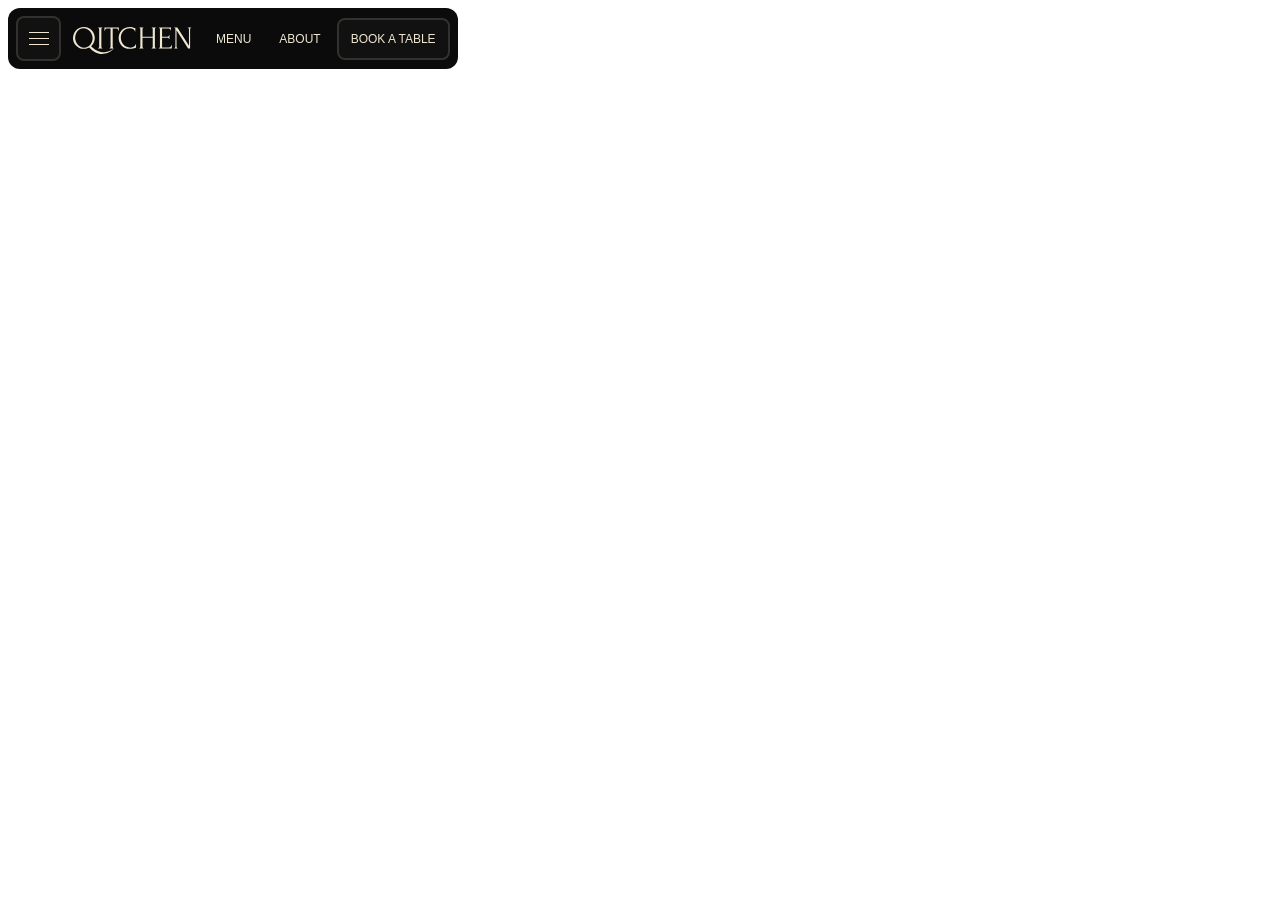
==== index.html @ 9ad205c0 "Implementación de la UI del navbar hecha" ====
<!DOCTYPE html>
<html lang="en">
<head>
    <meta charset="UTF-8">
    <meta name="viewport" content="width=device-width, initial-scale=1.0">
    <title>Restaurante</title>
    <script src="index.js" type="module"></script>
    <link rel="preconnect" href="https://fonts.googleapis.com">
    <link rel="preconnect" href="https://fonts.gstatic.com" crossorigin>
    <link href="https://fonts.googleapis.com/css2?family=Forum&display=swap" rel="stylesheet">
</head>
<body>
    <navbar-menu></navbar-menu>
</body>
</html>
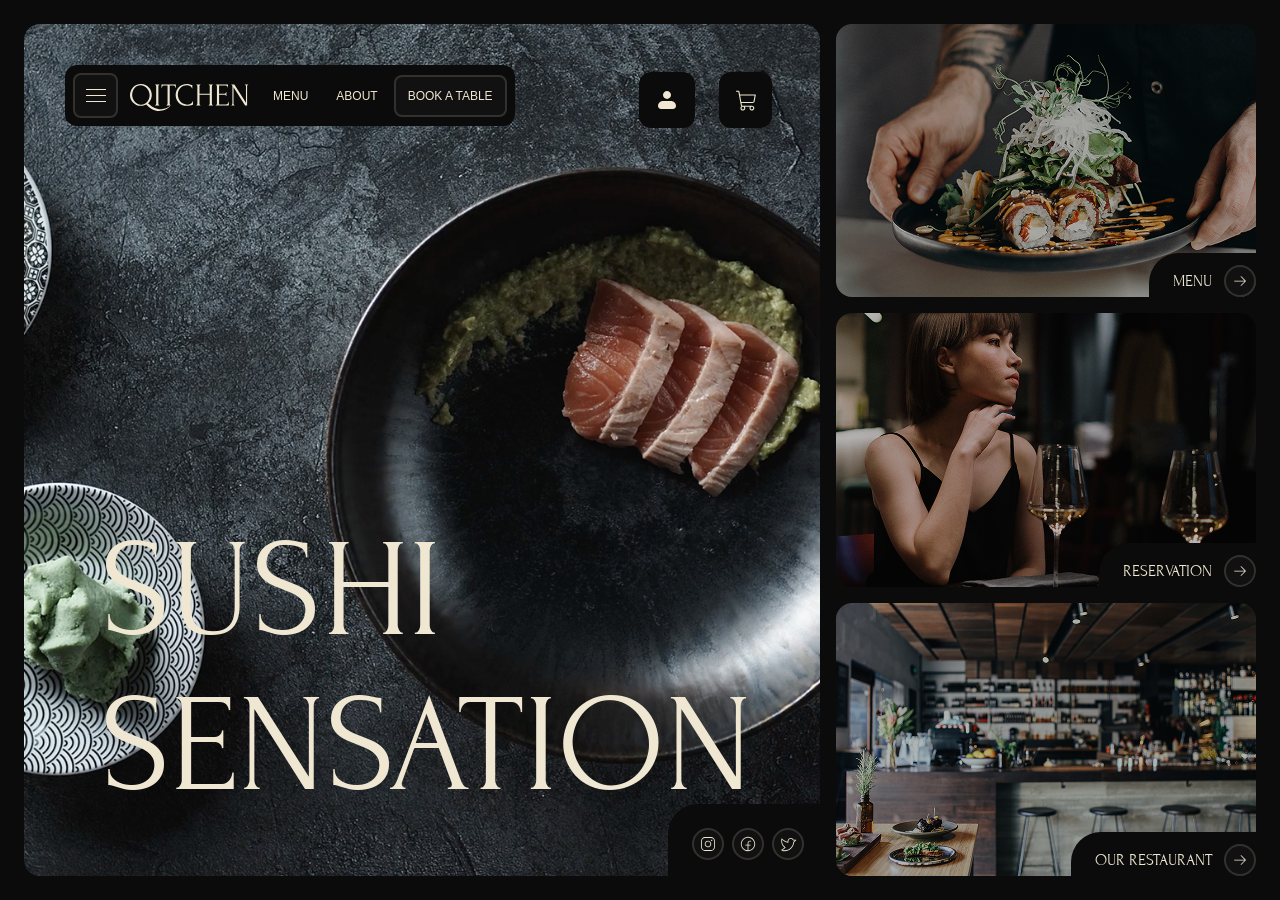
==== commit 55192a31: "UI Frontpage creado" ====
--- a/index.html
+++ b/index.html
@@ -4,12 +4,16 @@
     <meta charset="UTF-8">
     <meta name="viewport" content="width=device-width, initial-scale=1.0">
     <title>Restaurante</title>
-    <script src="index.js" type="module"></script>
+   
+    <link rel="stylesheet" href="/index.css">
+
     <link rel="preconnect" href="https://fonts.googleapis.com">
     <link rel="preconnect" href="https://fonts.gstatic.com" crossorigin>
     <link href="https://fonts.googleapis.com/css2?family=Forum&display=swap" rel="stylesheet">
+    
+    <script src="index.js" type="module" defer></script>
 </head>
 <body>
-    <navbar-menu></navbar-menu>
+    <front-page></front-page>
 </body>
 </html>
--- a/index.css
+++ b/index.css
@@ -0,0 +1 @@
+@import url(/blocks/vendor.css);
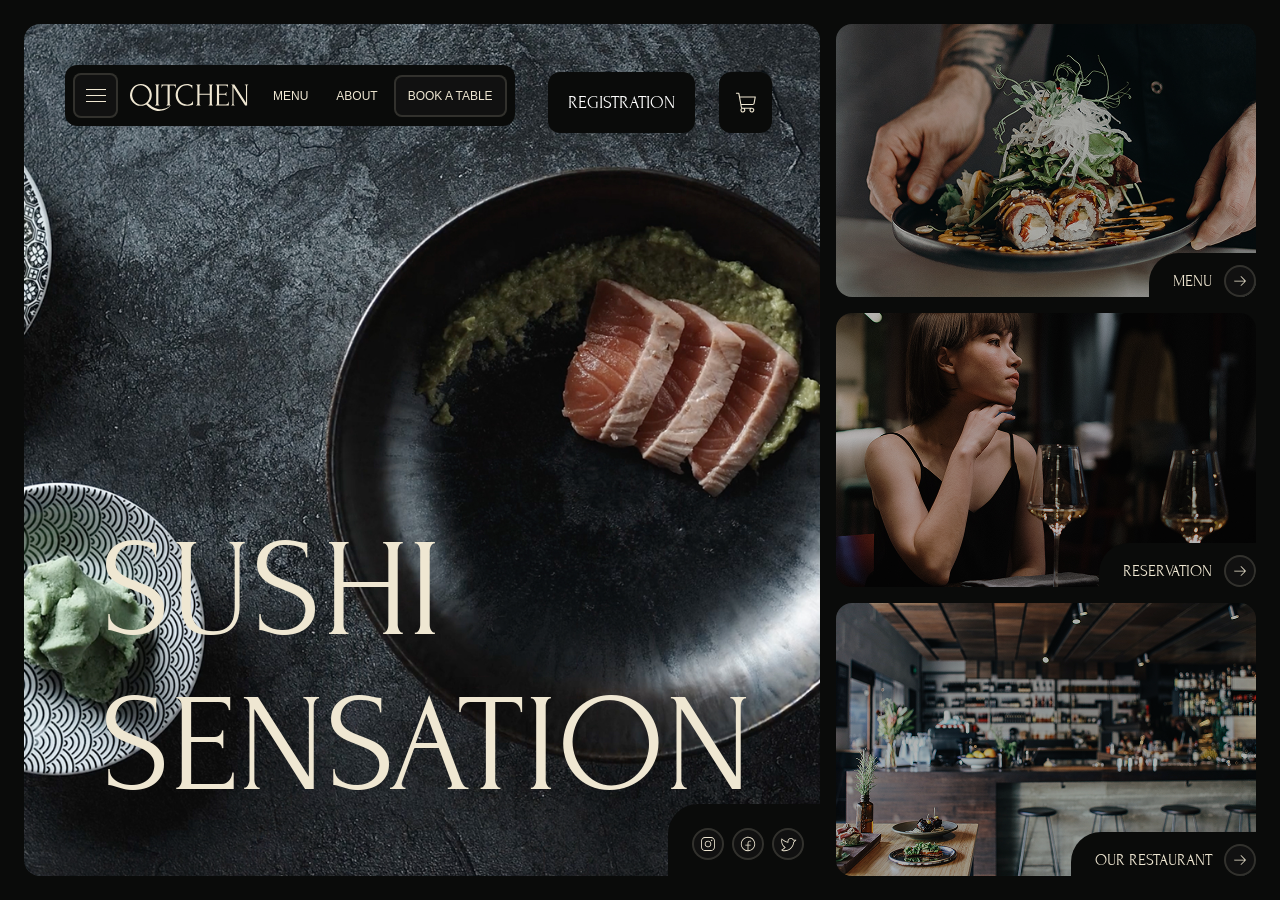
==== commit 7f3292e3: "Implementacion de un LayoutPage" ====
--- a/index.html
+++ b/index.html
@@ -14,6 +14,8 @@
     <script src="index.js" type="module" defer></script>
 </head>
 <body>
-    <front-page></front-page>
+    <layout-page>
+        <front-page></front-page>
+    </layout-page>
 </body>
 </html>
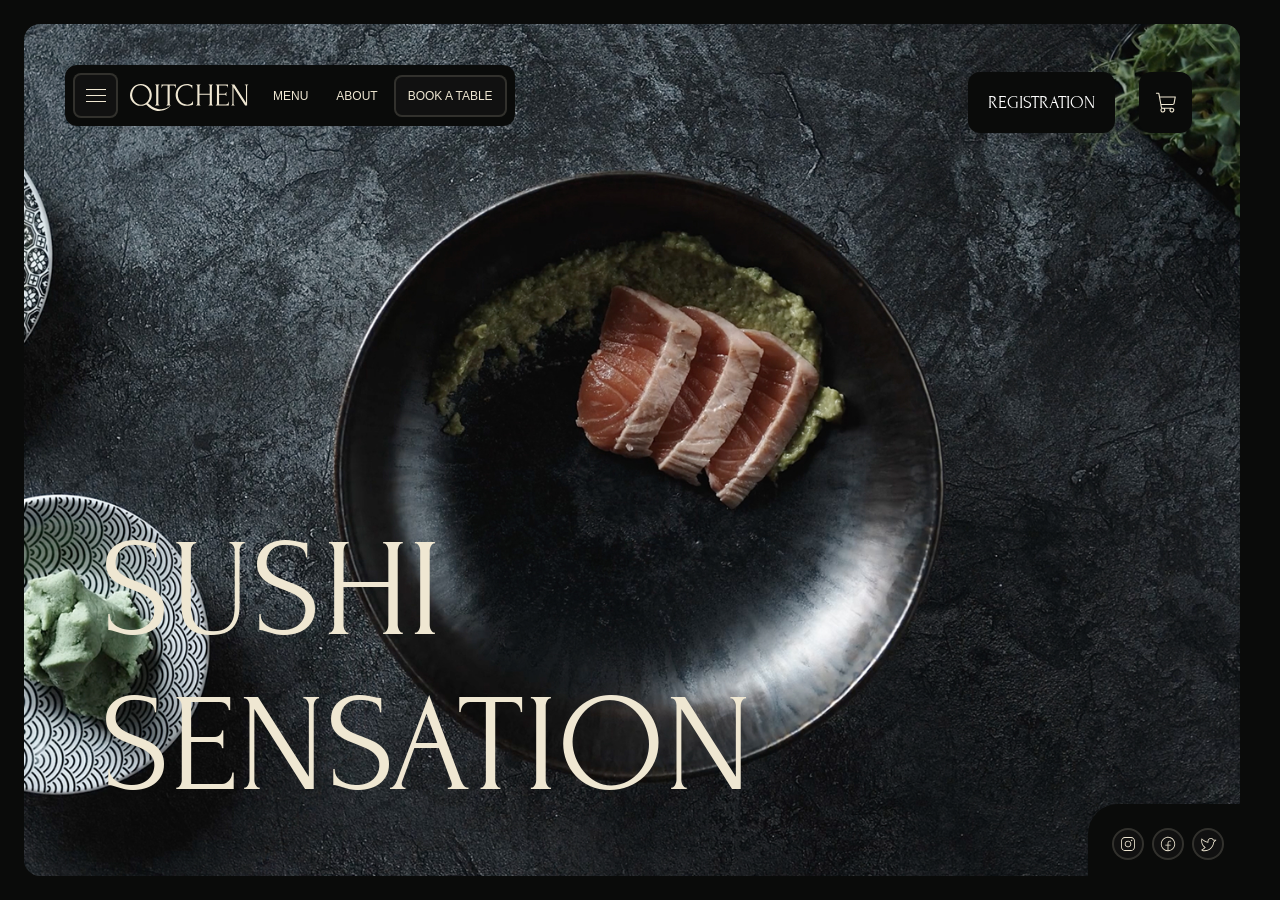
==== commit 809c48bc: "Router creado" ====
--- a/index.html
+++ b/index.html
@@ -14,8 +14,8 @@
     <script src="index.js" type="module" defer></script>
 </head>
 <body>
-    <layout-page>
-        <front-page></front-page>
+    <layout-page id="main">
+        
     </layout-page>
 </body>
 </html>
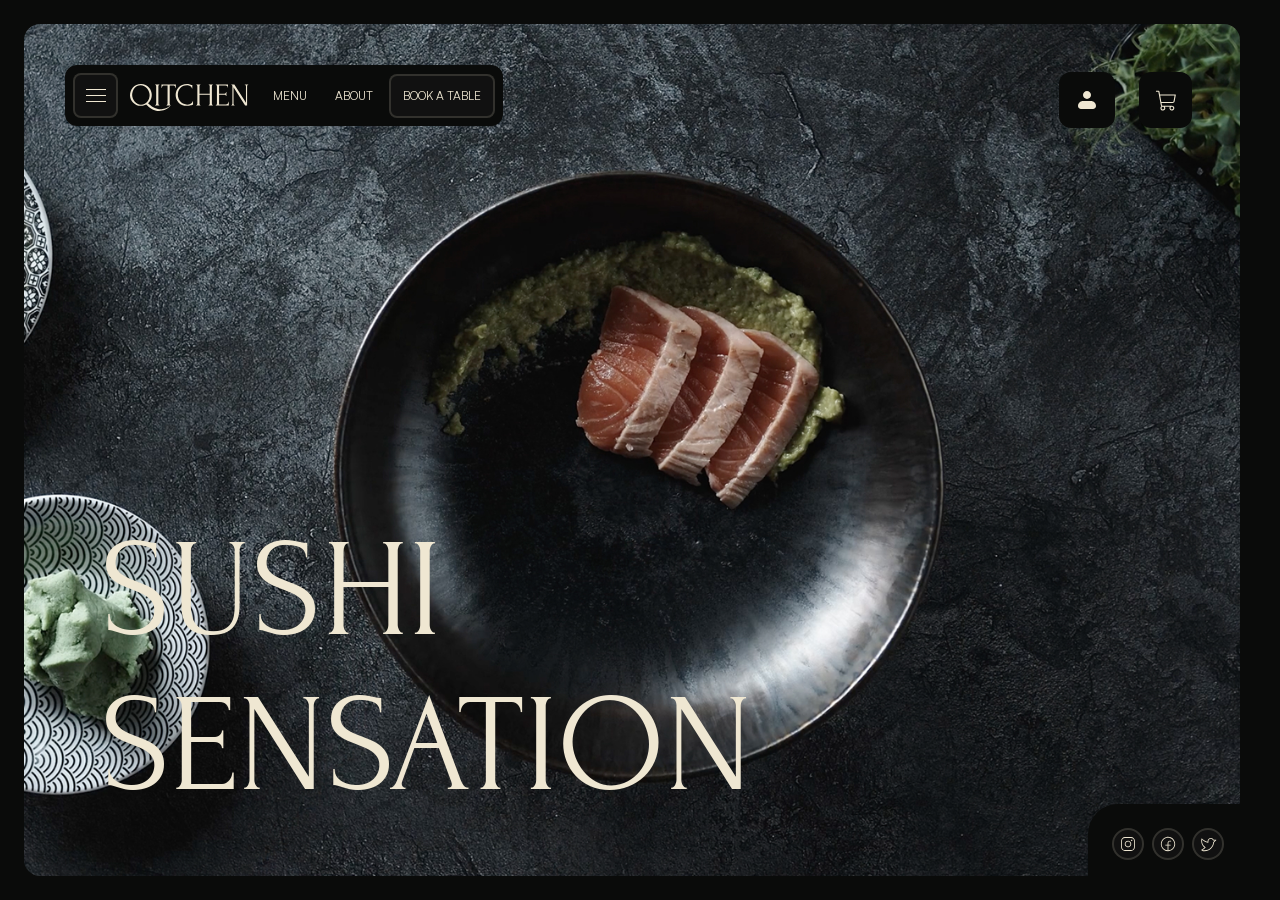
==== commit a78140db: "Boton de agregar carrito en el layout" ====
--- a/index.html
+++ b/index.html
@@ -14,7 +14,8 @@
     <script src="index.js" type="module" defer></script>
 </head>
 <body>
-    <layout-page id="main">
+    
+    <layout-page>
         
     </layout-page>
 </body>
